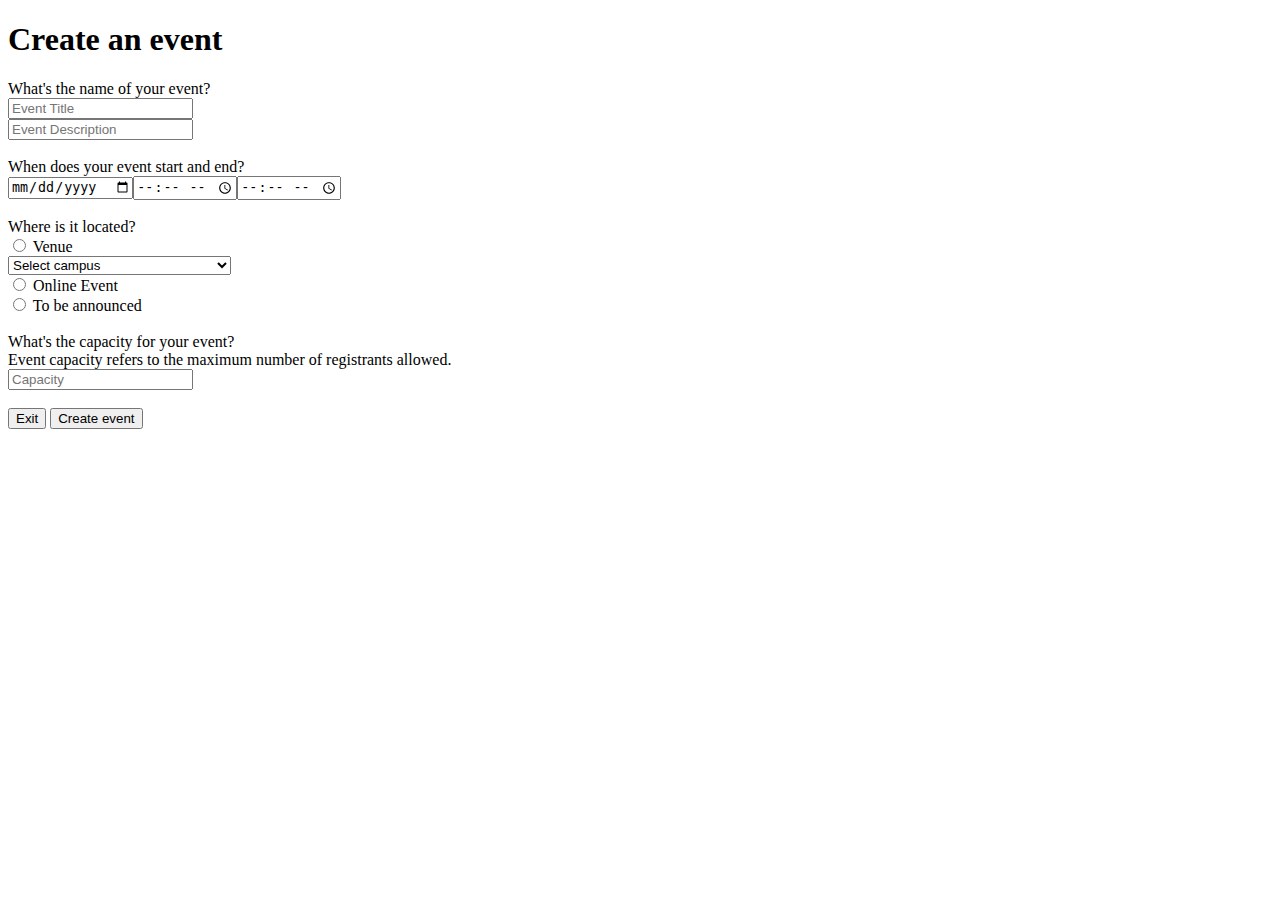
==== createEvent.html @ 3085bb7d "create html" ====
<!DOCTYPE html>
<html lang="en">
<head>
    <meta charset="UTF-8">
    <meta name="viewport" content="width=device-width, initial-scale=1.0">
    <title>INTI Event Management</title>
</head>
<body>
    <h1>Create an event</h1>
    <form action="">
        <label for="eventName">What's the name of your event?</label><br>
        <input type="text" placeholder="Event Title"><br>
        <input type="text" placeholder="Event Description"><br><br>
        <label for="eventName">When does your event start and end?</label><br>
        <input type="date"><input type="time"><input type="time"><br><br>
        <label for="eventName">Where is it located?</label><br>
        <input type="radio" id="venue" name="location" value="Venue">
        <label for="venue">Venue</label><br>
        <select id="campus">
            <option value="0">Select campus</option>
            <option value="1">INTI International University</option>
            <option value="2">INTI International College Subang</option>
            <option value="3">INTI International College Penang</option>
            <option value="4">INTI International College Sabah</option>
        </select><br>
        <input type="radio" id="onlineEvent" name="location" value="Online Event">
        <label for="onlineEvent">Online Event</label><br>
        <input type="radio" id="tba" name="location" value="To be announced">
        <label for="tba">To be announced</label><br><br>
        <label for="capacity">What's the capacity for your event?</label><br>
        <div>Event capacity refers to the maximum number of registrants allowed.</div>
        <input type="text" placeholder="Capacity"><br><br>
        <button type="button">Exit</button>
        <button type="submit">Create event</button>
    </form>
</body>
</html>
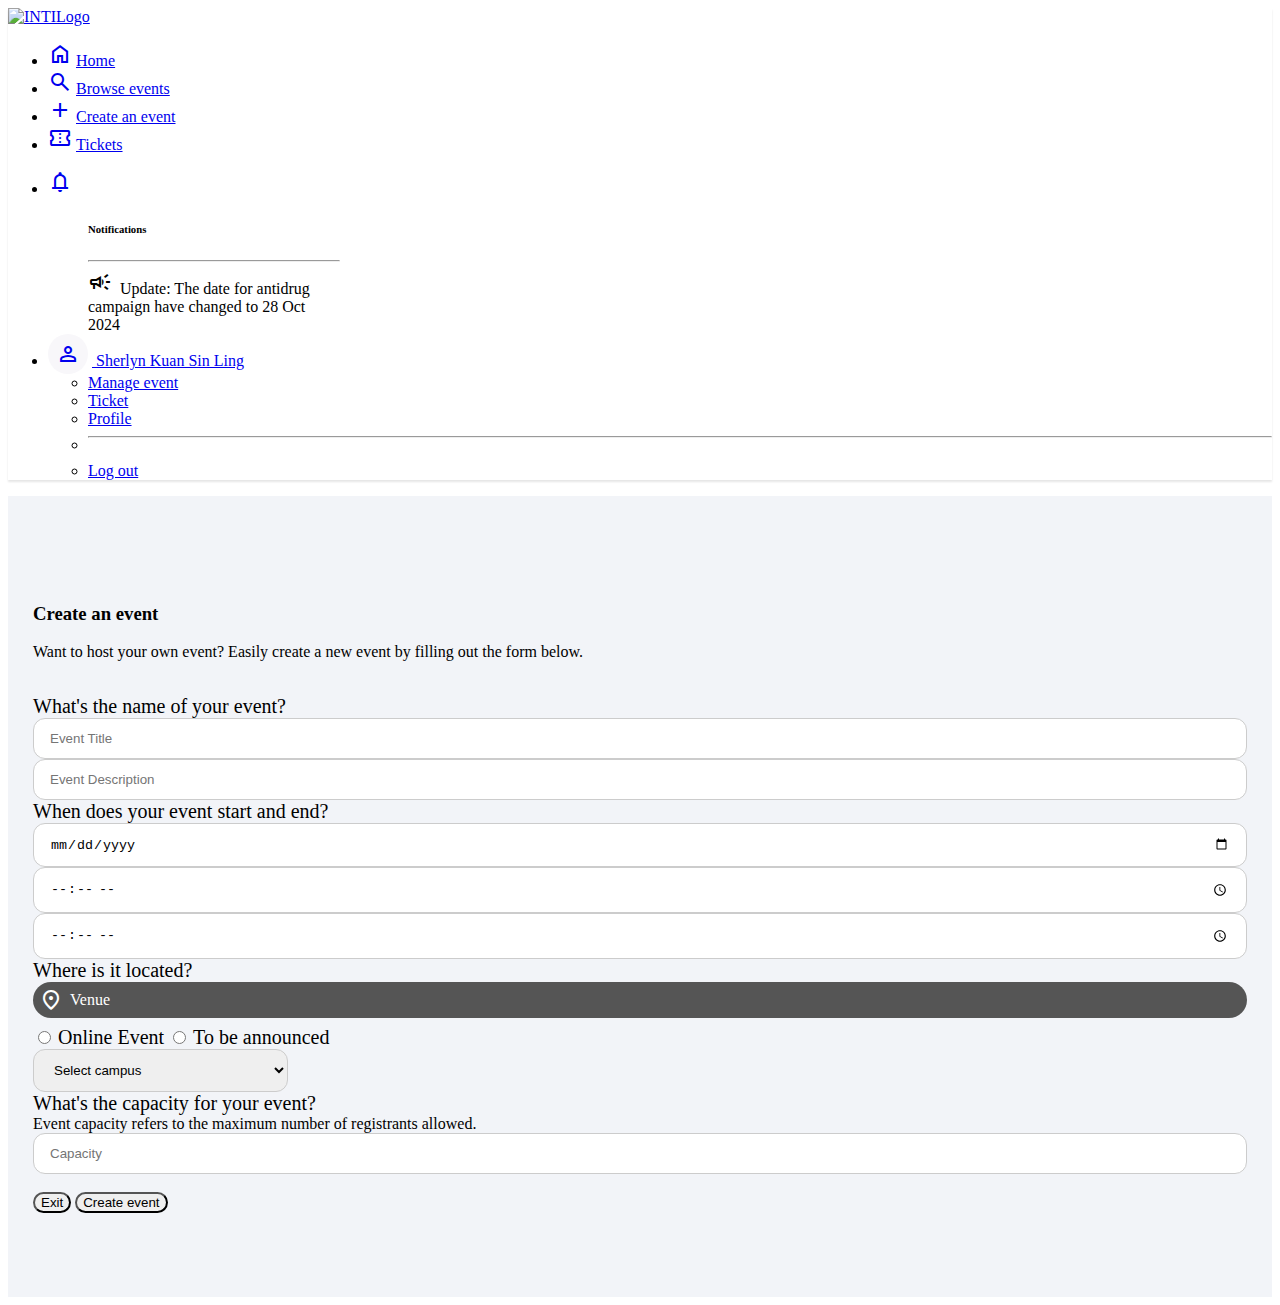
==== commit 8afe32e9: "Add files via upload" ====
--- a/createEvent.html
+++ b/createEvent.html
@@ -1,37 +1,138 @@
-<!DOCTYPE html>
-<html lang="en">
-<head>
-    <meta charset="UTF-8">
-    <meta name="viewport" content="width=device-width, initial-scale=1.0">
-    <title>INTI Event Management</title>
-</head>
-<body>
-    <h1>Create an event</h1>
-    <form action="">
-        <label for="eventName">What's the name of your event?</label><br>
-        <input type="text" placeholder="Event Title"><br>
-        <input type="text" placeholder="Event Description"><br><br>
-        <label for="eventName">When does your event start and end?</label><br>
-        <input type="date"><input type="time"><input type="time"><br><br>
-        <label for="eventName">Where is it located?</label><br>
-        <input type="radio" id="venue" name="location" value="Venue">
-        <label for="venue">Venue</label><br>
-        <select id="campus">
-            <option value="0">Select campus</option>
-            <option value="1">INTI International University</option>
-            <option value="2">INTI International College Subang</option>
-            <option value="3">INTI International College Penang</option>
-            <option value="4">INTI International College Sabah</option>
-        </select><br>
-        <input type="radio" id="onlineEvent" name="location" value="Online Event">
-        <label for="onlineEvent">Online Event</label><br>
-        <input type="radio" id="tba" name="location" value="To be announced">
-        <label for="tba">To be announced</label><br><br>
-        <label for="capacity">What's the capacity for your event?</label><br>
-        <div>Event capacity refers to the maximum number of registrants allowed.</div>
-        <input type="text" placeholder="Capacity"><br><br>
-        <button type="button">Exit</button>
-        <button type="submit">Create event</button>
-    </form>
-</body>
-</html>+<!DOCTYPE html>
+<html lang="en">
+<head>
+    <link rel="stylesheet" href="style.css">
+    <link rel="stylesheet" href="https://fonts.googleapis.com/css2?family=Material+Symbols+Outlined:opsz,wght,FILL,GRAD@24,400,0,0" />
+    <link href="https://fonts.googleapis.com/icon?family=Material+Icons" rel="stylesheet">
+    <link rel="stylesheet" href="https://cdnjs.cloudflare.com/ajax/libs/font-awesome/4.7.0/css/font-awesome.min.css">
+    <link href="https://cdn.jsdelivr.net/npm/bootstrap@5.0.2/dist/css/bootstrap.min.css" rel="stylesheet" integrity="sha384-EVSTQN3/azprG1Anm3QDgpJLIm9Nao0Yz1ztcQTwFspd3yD65VohhpuuCOmLASjC" crossorigin="anonymous">
+    <meta charset="UTF-8">
+    <meta name="viewport" content="width=device-width, initial-scale=1.0">
+    <title>INTI Event Management</title>
+</head>
+<body>
+  <header>
+    <nav class="navbar navbar-expand-lg navbar-light bg-light px-2 fixed-top">
+      <div id="navbarNav" class="collapse navbar-collapse justify-content-between">
+        <a class="navbar-brand" href="index.html">
+          <img src="/INTIEventManagement/img/INTIlogo.png" width="206" height="44" class="d-inline-block align-text-top" alt="INTILogo">
+        </a>
+        <div>
+          <ul class="navbar-nav">
+            <li class="nav-item">
+              <a class="nav-link d-flex" href="index.html"><i class="material-symbols-outlined">home</i>Home</a>
+            </li>
+            <li class="nav-item">
+              <a class="nav-link d-flex" href="eventListing.html"><i class="material-symbols-outlined">search</i>Browse events</a>
+            </li>
+            <li class="nav-item">
+              <a class="nav-link active d-flex" href="createEvent.html"><i class="material-symbols-outlined">add</i>Create an event</a>
+            </li>
+            <li class="nav-item">
+              <a class="nav-link d-flex" href="ticket.html"><i class="material-symbols-outlined">confirmation_number</i>Tickets</a>
+            </li>
+          </ul>
+        </div>
+        <div>
+          <ul class="navbar-nav">
+            <li class="nav-item dropdown">
+              <a class="nav-link d-flex align-items-center" href="#" id="navbarDropdownMenuLink" role="button" data-bs-toggle="dropdown" aria-expanded="false">
+                <i class="material-symbols-outlined">notifications</i>
+              </a>
+              <ul class="dropdown-menu dropdown-menu-noti" aria-labelledby="navbarDropdownMenuLink">
+                <div>
+                  <h6 class="px-3">Notifications</h6>
+                  <hr class="m-0">
+                  <div class="px-3 py-2 d-flex bg-light">
+                    <span class="material-symbols-outlined">campaign</span>
+                    <span>Update: The date for antidrug campaign have changed to 28 Oct 2024</span>
+                  </div>
+                </div>
+              </ul>
+            </li>
+            <li class="nav-item dropdown">
+              <a class="nav-link" href="#" id="navbarDropdownMenuLink" role="button" data-bs-toggle="dropdown" aria-expanded="false">
+                <div class="d-flex align-items-center">
+                  <i class="material-symbols-outlined profile">person</i>
+                  <span class="dropdown-toggle">Sherlyn Kuan Sin Ling</span>
+                </div>
+                
+              </a>
+              <ul class="dropdown-menu dropdown-menu-end" aria-labelledby="navbarDropdownMenuLink">
+                <li><a class="dropdown-item" href="manageEvent.html">Manage event</a></li>
+                <li><a class="dropdown-item" href="ticket.html">Ticket</a></li>
+                <li><a class="dropdown-item" href="profile.html">Profile</a></li>
+                <li><hr class="dropdown-divider"></li>
+                <li><a class="dropdown-item" href="login.html">Log out</a></li>
+              </ul>
+            </li>
+          </ul>
+        </div>
+      </div>
+    </nav>
+  </header>
+  <div class="main-wrapper d-flex justify-content-center">
+    <div class="wrapper-padding col-md-8 text-start">
+      <h3>Create an event</h3>
+      <p>Want to host your own event? Easily create a new event by filling out the form below.</p><br>
+      <form class="create-event-form"action="">
+        <div class="pb-4">
+          <label for="eventName">What's the name of your event?</label><br>
+          <input type="text" placeholder="Event Title" class="mb-1" required><br>
+          <input type="text" placeholder="Event Description" required>
+        </div>
+        <div class="pb-4">
+          <label for="eventName">When does your event start and end?</label><br>
+          <div class="d-md-flex gap-2">
+            <input class="col-md-6 mb-1 mb-md-0" type="date">
+            <div class="d-flex gap-2 w-100">
+              <input type="time"><input type="time">
+            </div>
+          </div>
+        </div>
+        <div class="pb-4">
+          <label for="eventName">Where is it located?</label><br>
+          <div class="d-flex align-items-center gap-2">
+            <span>
+              <input type="radio" id="venue" name="location" value="Venue" aria-hidden="true" hidden>
+              <label for="venue" class="location-radio"><i class="material-symbols-outlined">location_on</i>Venue</label>
+            </span>
+            <span>
+              <input type="radio" id="onlineEvent" name="location" value="Online Event" required>
+              <label for="onlineEvent">Online Event</label>
+            </span>
+            <span>
+              <input type="radio" id="tba" name="location" value="To be announced" required>
+              <label for="tba">To be announced</label>
+            </span>
+          </div>
+          
+          <select id="campus" class="custom-select" required>
+              <option value="0">Select campus</option>
+              <option value="1">INTI International University</option>
+              <option value="2">INTI International College Subang</option>
+              <option value="3">INTI International College Penang</option>
+              <option value="4">INTI International College Sabah</option>
+          </select><br>
+        </div>
+
+          
+          
+          
+          
+          
+          <label for="capacity">What's the capacity for your event?</label><br>
+          <div>Event capacity refers to the maximum number of registrants allowed.</div>
+          <input type="text" placeholder="Capacity"><br><br>
+          <div class="gap-3 d-flex justify-content-end">
+            <input class="btn btn-light" type="button" value="Exit">
+            <input class="btn btn-secondary" type="submit" value="Create event">
+          </div>
+      </form>
+      
+    </div>
+  </div>  
+</body>
+</html>
+
+<script src="https://cdn.jsdelivr.net/npm/bootstrap@5.3.3/dist/js/bootstrap.bundle.min.js" integrity="sha384-YvpcrYf0tY3lHB60NNkmXc5s9fDVZLESaAA55NDzOxhy9GkcIdslK1eN7N6jIeHz" crossorigin="anonymous"></script>
--- a/style.css
+++ b/style.css
@@ -0,0 +1,99 @@
+.navbar{
+  box-shadow: 0 2px 2px 0 rgba(0,0,0,0.1);
+}
+.profile{
+    margin-right: 0.5rem;
+    padding: 0.5rem;
+    border-radius: 50%;
+    background: #f8f7fa;
+    outline: none;
+  }
+   
+  .main-wrapper{
+    position: relative;
+    padding: 0 1.5625rem 5.25rem;
+    background: #f2f4f8;
+  }
+
+  .wrapper-padding{
+    padding-top: 5.5rem;
+  }
+
+  .container-fluid{
+    padding-top: 2rem;
+  }
+
+  .card-text{
+    margin-bottom: 1rem;
+  }
+
+  .material-symbols-outlined{
+    margin-right: 0.25rem;
+  }
+
+  .dropdown-menu-noti{
+    left: auto !important;
+    right: 0;
+    width: 15.75rem;
+  }
+
+  input[type=search], [type=text], [type=date], [type=time]{
+    width: 100%;
+    padding: 12px 16px;
+    box-sizing: border-box;
+    border: 1px solid #ccc;
+    border-radius: 12px;
+    -webkit-transition: 0.3s;
+    transition: 0.3s;
+    outline: none;
+  }
+  
+  input[type=search]:focus, [type=text]:focus, [type=date]:focus, [type=time]:focus{
+    border: 1px solid #555;
+  }
+
+  input[type=radio]{
+    box-sizing: border-box;
+    padding: 0px;
+  }
+
+  .location-radio{
+    align-items: center;
+    background-color: #555;
+    color:#fff;
+    border-radius: 50px;
+    cursor: pointer;
+    display: flex;
+    flex-direction: row;
+    gap: 3px;
+    padding: 6px 12px 6px 6px;
+    font-size: 1rem!important;
+    font-weight: 400!important;
+  }
+
+  .custom-select {
+    padding: 12px 16px;
+    border: 1px solid #ccc;
+    border-radius: 12px;
+    -webkit-transition: 0.3s;
+    transition: 0.3s;
+    outline: none;
+  }
+
+  .custom-select:focus {
+    border: 1px solid #555;
+  }
+
+  .btn{
+    border-radius: 12px !important;
+  }
+
+  .content{
+    padding-top: 1rem;
+  }
+
+  .create-event-form label{
+    font-size: 1.25rem;
+    font-weight: 500;
+    margin-bottom: 0.5rem;
+  }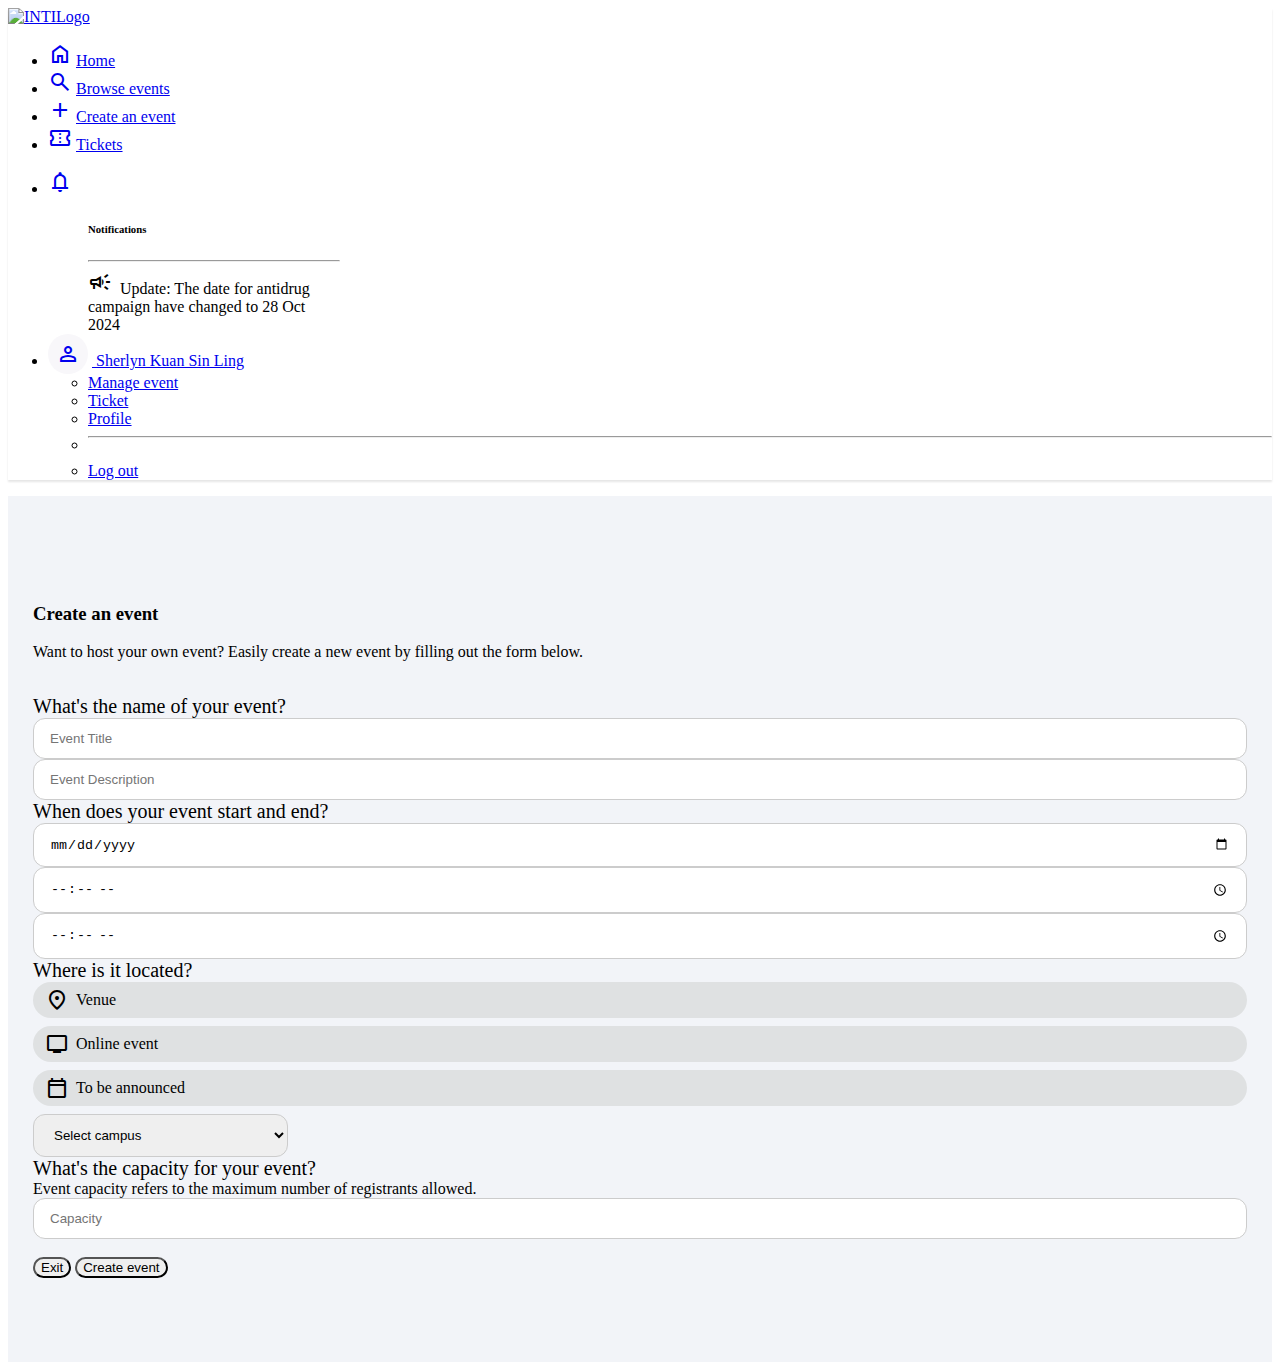
==== commit cecbce15: "location css" ====
--- a/createEvent.html
+++ b/createEvent.html
@@ -98,12 +98,12 @@
               <label for="venue" class="location-radio"><i class="material-symbols-outlined">location_on</i>Venue</label>
             </span>
             <span>
-              <input type="radio" id="onlineEvent" name="location" value="Online Event" required>
-              <label for="onlineEvent">Online Event</label>
+              <input type="radio" id="onlineEvent" name="online" value="Online Event" hidden>
+              <label for="onlineEvent" class="location-radio"><i class="material-symbols-outlined">tv</i>Online event</label>
             </span>
             <span>
-              <input type="radio" id="tba" name="location" value="To be announced" required>
-              <label for="tba">To be announced</label>
+              <input type="radio" id="tba" name="location" value="To be announced" hidden>
+              <label for="tba" class="location-radio"><i class="material-symbols-outlined">calendar_today</i>To be announced</label>
             </span>
           </div>
           
--- a/style.css
+++ b/style.css
@@ -59,14 +59,14 @@
 
   .location-radio{
     align-items: center;
-    background-color: #555;
-    color:#fff;
+    background-color: #DFE1E2;
+    color:#000;
     border-radius: 50px;
     cursor: pointer;
     display: flex;
     flex-direction: row;
     gap: 3px;
-    padding: 6px 12px 6px 6px;
+    padding: 6px 12px 6px 12px;
     font-size: 1rem!important;
     font-weight: 400!important;
   }
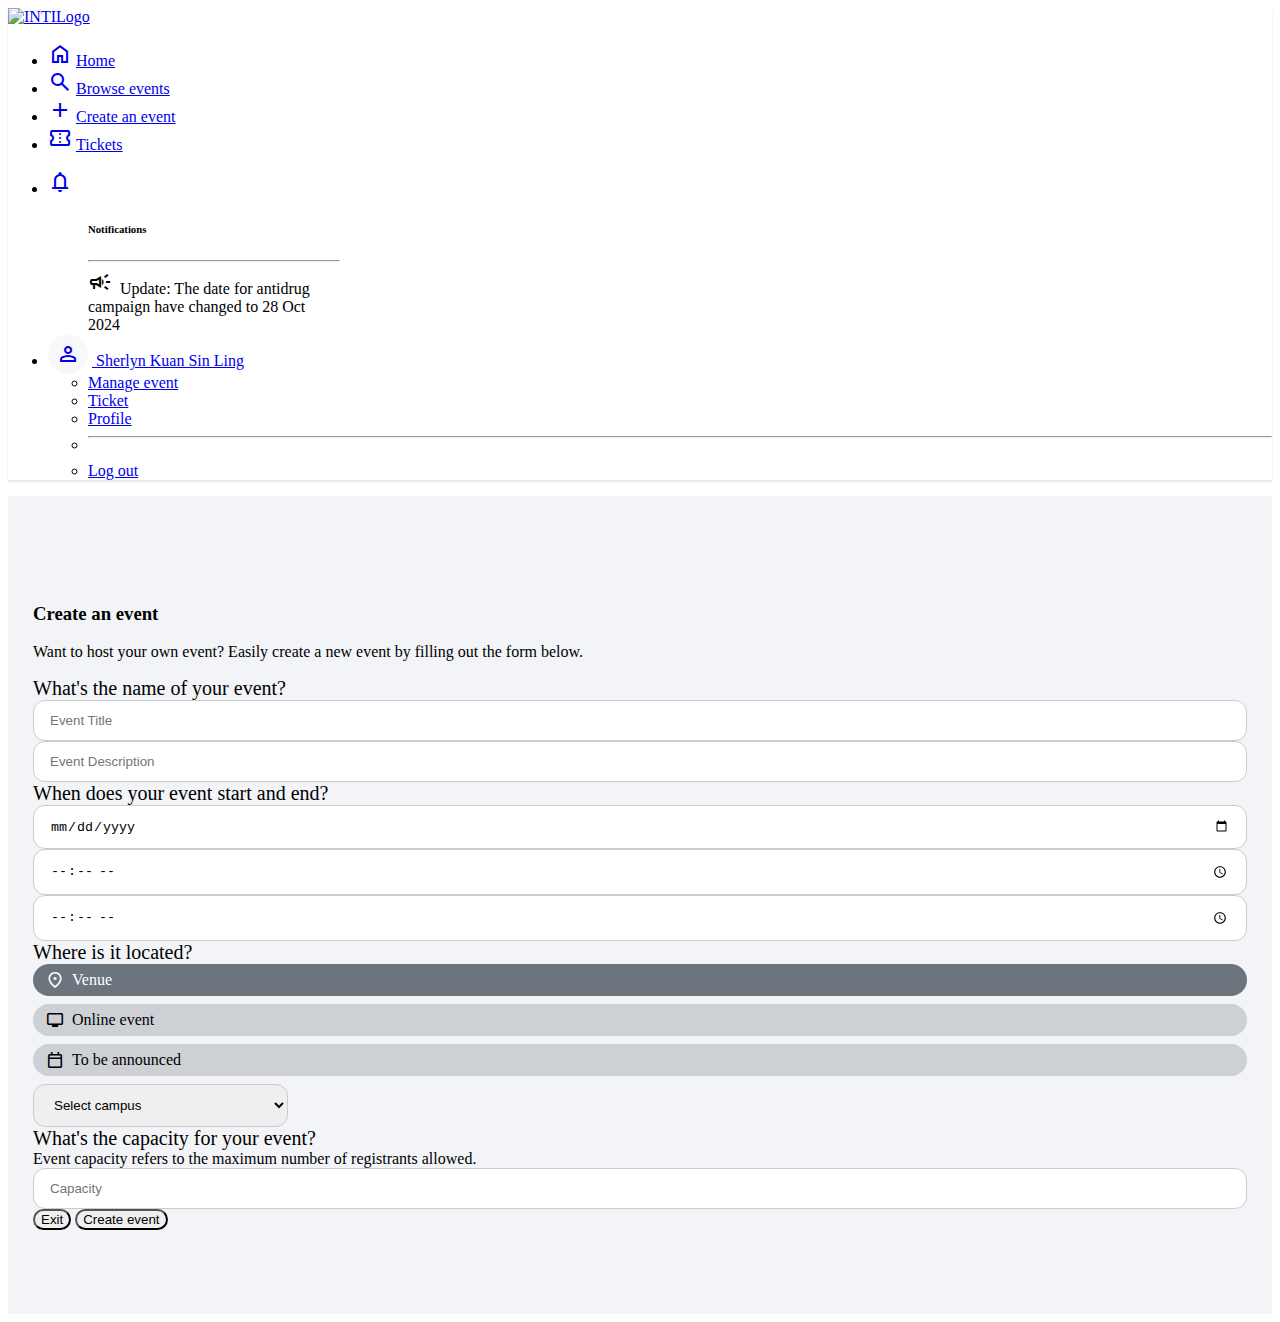
==== commit ad037956: "complete create event css" ====
--- a/createEvent.html
+++ b/createEvent.html
@@ -74,15 +74,15 @@
   <div class="main-wrapper d-flex justify-content-center">
     <div class="wrapper-padding col-md-8 text-start">
       <h3>Create an event</h3>
-      <p>Want to host your own event? Easily create a new event by filling out the form below.</p><br>
-      <form class="create-event-form"action="">
+      <p>Want to host your own event? Easily create a new event by filling out the form below.</p>
+      <form class="create-event-form pt-4" action="">
         <div class="pb-4">
-          <label for="eventName">What's the name of your event?</label><br>
-          <input type="text" placeholder="Event Title" class="mb-1" required><br>
+          <label for="eventName">What's the name of your event?</label>
+          <input type="text" placeholder="Event Title" class="mb-1" required>
           <input type="text" placeholder="Event Description" required>
         </div>
         <div class="pb-4">
-          <label for="eventName">When does your event start and end?</label><br>
+          <label for="eventName">When does your event start and end?</label>
           <div class="d-md-flex gap-2">
             <input class="col-md-6 mb-1 mb-md-0" type="date">
             <div class="d-flex gap-2 w-100">
@@ -91,14 +91,14 @@
           </div>
         </div>
         <div class="pb-4">
-          <label for="eventName">Where is it located?</label><br>
+          <label for="eventName">Where is it located?</label>
           <div class="d-flex align-items-center gap-2">
             <span>
-              <input type="radio" id="venue" name="location" value="Venue" aria-hidden="true" hidden>
+              <input type="radio" id="venue" name="location" value="Venue" aria-hidden="true" checked>
               <label for="venue" class="location-radio"><i class="material-symbols-outlined">location_on</i>Venue</label>
             </span>
             <span>
-              <input type="radio" id="onlineEvent" name="online" value="Online Event" hidden>
+              <input type="radio" id="onlineEvent" name="location" value="Online event" hidden>
               <label for="onlineEvent" class="location-radio"><i class="material-symbols-outlined">tv</i>Online event</label>
             </span>
             <span>
@@ -106,8 +106,7 @@
               <label for="tba" class="location-radio"><i class="material-symbols-outlined">calendar_today</i>To be announced</label>
             </span>
           </div>
-          
-          <select id="campus" class="custom-select" required>
+          <select id="campus" class="custom-select w-100" required>
               <option value="0">Select campus</option>
               <option value="1">INTI International University</option>
               <option value="2">INTI International College Subang</option>
@@ -115,24 +114,19 @@
               <option value="4">INTI International College Sabah</option>
           </select><br>
         </div>
-
-          
-          
-          
-          
-          
-          <label for="capacity">What's the capacity for your event?</label><br>
+        <div class="pb-4">
+          <label for="capacity">What's the capacity for your event?</label>
           <div>Event capacity refers to the maximum number of registrants allowed.</div>
-          <input type="text" placeholder="Capacity"><br><br>
-          <div class="gap-3 d-flex justify-content-end">
-            <input class="btn btn-light" type="button" value="Exit">
-            <input class="btn btn-secondary" type="submit" value="Create event">
-          </div>
+          <input class="col-4 mt-2" type="number" min="10" placeholder="Capacity">
+        </div>
+        <div class="gap-3 d-flex justify-content-end">
+          <input class="btn btn-light" type="button" value="Exit">
+          <input class="btn btn-secondary" type="submit" value="Create event">
+        </div>  
       </form>
-      
     </div>
   </div>  
 </body>
 </html>
 
-<script src="https://cdn.jsdelivr.net/npm/bootstrap@5.3.3/dist/js/bootstrap.bundle.min.js" integrity="sha384-YvpcrYf0tY3lHB60NNkmXc5s9fDVZLESaAA55NDzOxhy9GkcIdslK1eN7N6jIeHz" crossorigin="anonymous"></script>
+<script src="https://cdn.jsdelivr.net/npm/bootstrap@5.3.3/dist/js/bootstrap.bundle.min.js" integrity="sha384-YvpcrYf0tY3lHB60NNkmXc5s9fDVZLESaAA55NDzOxhy9GkcIdslK1eN7N6jIeHz" crossorigin="anonymous"></script>--- a/style.css
+++ b/style.css
@@ -7,93 +7,106 @@
     border-radius: 50%;
     background: #f8f7fa;
     outline: none;
-  }
-   
-  .main-wrapper{
-    position: relative;
-    padding: 0 1.5625rem 5.25rem;
-    background: #f2f4f8;
-  }
+}
+  
+.main-wrapper{
+  position: relative;
+  padding: 0 1.5625rem 5.25rem;
+  background: #f2f4f8;
+}
 
-  .wrapper-padding{
-    padding-top: 5.5rem;
-  }
+.wrapper-padding{
+  padding-top: 5.5rem;
+}
 
-  .container-fluid{
-    padding-top: 2rem;
-  }
+.container-fluid{
+  padding-top: 2rem;
+}
 
-  .card-text{
-    margin-bottom: 1rem;
-  }
+.card-text{
+  margin-bottom: 1rem;
+}
 
-  .material-symbols-outlined{
-    margin-right: 0.25rem;
-  }
+.material-symbols-outlined{
+  margin-right: 0.25rem;
+}
 
-  .dropdown-menu-noti{
-    left: auto !important;
-    right: 0;
-    width: 15.75rem;
-  }
+.dropdown-menu-noti{
+  left: auto !important;
+  right: 0;
+  width: 15.75rem;
+}
 
-  input[type=search], [type=text], [type=date], [type=time]{
-    width: 100%;
-    padding: 12px 16px;
-    box-sizing: border-box;
-    border: 1px solid #ccc;
-    border-radius: 12px;
-    -webkit-transition: 0.3s;
-    transition: 0.3s;
-    outline: none;
-  }
-  
-  input[type=search]:focus, [type=text]:focus, [type=date]:focus, [type=time]:focus{
-    border: 1px solid #555;
-  }
+input[type=search], [type=text], [type=date], [type=time], [type=number]{
+  width: 100%;
+  padding: 12px 16px;
+  box-sizing: border-box;
+  border: 1px solid #ccc;
+  border-radius: 12px;
+  -webkit-transition: 0.3s;
+  transition: 0.3s;
+  outline: none;
+}
 
-  input[type=radio]{
-    box-sizing: border-box;
-    padding: 0px;
-  }
+input[type=search]:focus, [type=text]:focus, [type=date]:focus, [type=time]:focus, [type=number]:focus{
+  border: 1px solid #555;
+}
 
-  .location-radio{
-    align-items: center;
-    background-color: #DFE1E2;
-    color:#000;
-    border-radius: 50px;
-    cursor: pointer;
-    display: flex;
-    flex-direction: row;
-    gap: 3px;
-    padding: 6px 12px 6px 12px;
-    font-size: 1rem!important;
-    font-weight: 400!important;
-  }
+input[type="radio"] {
+    display: none;
+}
 
-  .custom-select {
-    padding: 12px 16px;
-    border: 1px solid #ccc;
-    border-radius: 12px;
-    -webkit-transition: 0.3s;
-    transition: 0.3s;
-    outline: none;
-  }
+.location-radio{
+  align-items: center;
+  background-color: #CDD1D6;
+  color:#000;
+  border-radius: 50px;
+  cursor: pointer;
+  display: flex;
+  flex-direction: row;
+  gap: 3px;
+  padding: 6px 12px 6px 12px;
+  font-size: 1rem!important;
+  font-weight: 400!important;
+}
 
-  .custom-select:focus {
-    border: 1px solid #555;
-  }
+.location-radio:hover{
+  background-color: #BEC4C9;
+  color: #000;
+}
 
-  .btn{
-    border-radius: 12px !important;
-  }
+input[type="radio"]:checked + .location-radio {
+  background-color: #6c757d;
+  color: #fff;
+}
 
-  .content{
-    padding-top: 1rem;
-  }
+.location-radio .material-symbols-outlined{
+  font-size: 20px!important;
+}
 
-  .create-event-form label{
-    font-size: 1.25rem;
-    font-weight: 500;
-    margin-bottom: 0.5rem;
-  }+.custom-select {
+  padding: 12px 16px;
+  border: 1px solid #ccc;
+  border-radius: 12px;
+  -webkit-transition: 0.3s;
+  transition: 0.3s;
+  outline: none;
+}
+
+.custom-select:focus {
+  border: 1px solid #555;
+}
+
+.btn{
+  border-radius: 12px !important;
+}
+
+.content{
+  padding-top: 1rem;
+}
+
+.create-event-form label{
+  font-size: 1.25rem;
+  font-weight: 500;
+  margin-bottom: 0.5rem;
+}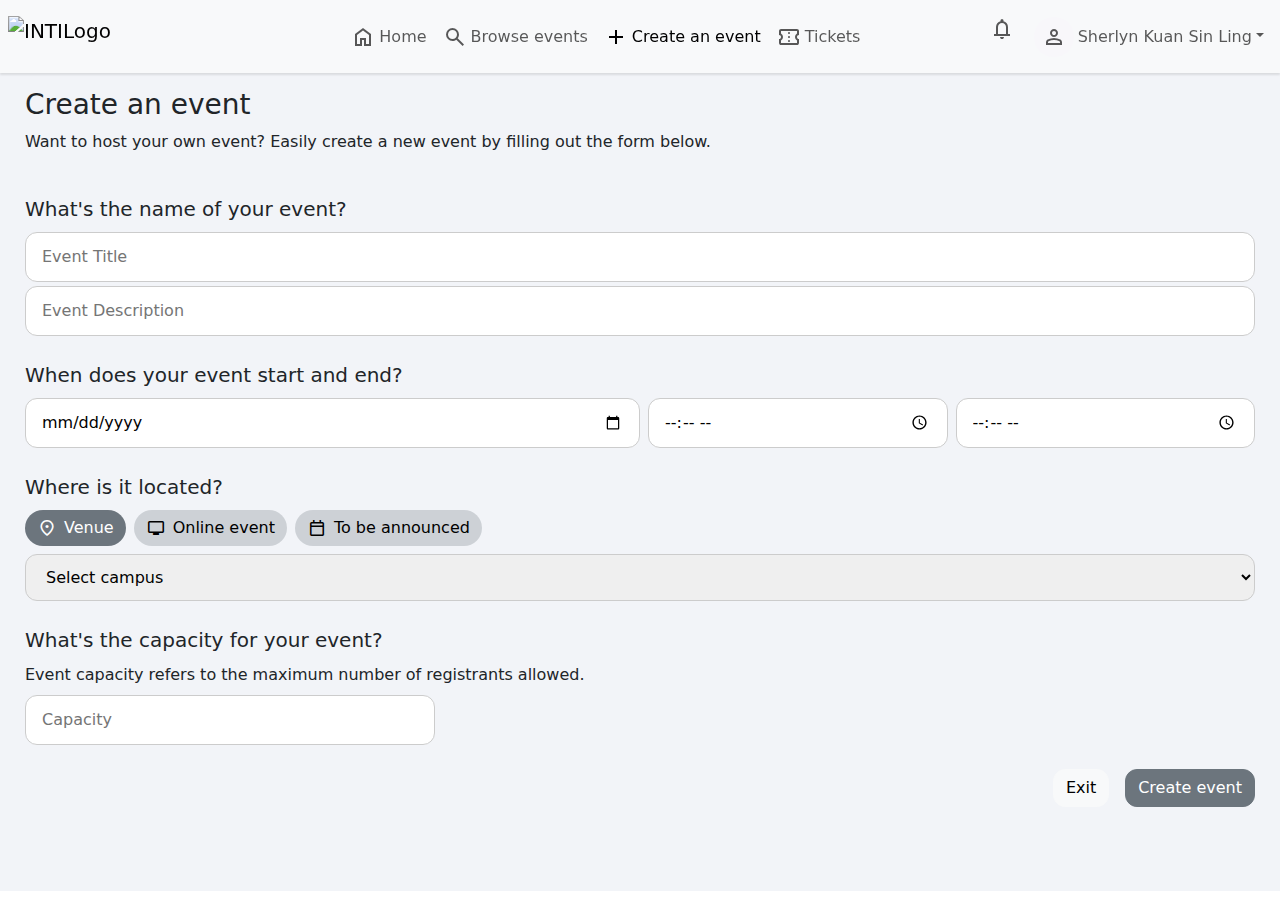
==== commit 96c8dad8: "css for ticket page" ====
--- a/createEvent.html
+++ b/createEvent.html
@@ -5,7 +5,7 @@
     <link rel="stylesheet" href="https://fonts.googleapis.com/css2?family=Material+Symbols+Outlined:opsz,wght,FILL,GRAD@24,400,0,0" />
     <link href="https://fonts.googleapis.com/icon?family=Material+Icons" rel="stylesheet">
     <link rel="stylesheet" href="https://cdnjs.cloudflare.com/ajax/libs/font-awesome/4.7.0/css/font-awesome.min.css">
-    <link href="https://cdn.jsdelivr.net/npm/bootstrap@5.0.2/dist/css/bootstrap.min.css" rel="stylesheet" integrity="sha384-EVSTQN3/azprG1Anm3QDgpJLIm9Nao0Yz1ztcQTwFspd3yD65VohhpuuCOmLASjC" crossorigin="anonymous">
+    <link href="https://cdn.jsdelivr.net/npm/bootstrap@5.3.3/dist/css/bootstrap.min.css" rel="stylesheet" integrity="sha384-QWTKZyjpPEjISv5WaRU9OFeRpok6YctnYmDr5pNlyT2bRjXh0JMhjY6hW+ALEwIH" crossorigin="anonymous">
     <meta charset="UTF-8">
     <meta name="viewport" content="width=device-width, initial-scale=1.0">
     <title>INTI Event Management</title>
@@ -71,8 +71,8 @@
       </div>
     </nav>
   </header>
-  <div class="main-wrapper d-flex justify-content-center">
-    <div class="wrapper-padding col-md-8 text-start">
+  <div class="main-wrapper">
+    <div class="wrapper-padding">
       <h3>Create an event</h3>
       <p>Want to host your own event? Easily create a new event by filling out the form below.</p>
       <form class="create-event-form pt-4" action="">
@@ -117,11 +117,11 @@
         <div class="pb-4">
           <label for="capacity">What's the capacity for your event?</label>
           <div>Event capacity refers to the maximum number of registrants allowed.</div>
-          <input class="col-4 mt-2" type="number" min="10" placeholder="Capacity">
+          <input class="col-4 mt-2" type="number" min="10" placeholder="Capacity" required>
         </div>
         <div class="gap-3 d-flex justify-content-end">
-          <input class="btn btn-light" type="button" value="Exit">
-          <input class="btn btn-secondary" type="submit" value="Create event">
+          <input class="btn btn-md btn-light" type="button" value="Exit">
+          <input class="btn btn-md btn-secondary" type="submit" value="Create event">
         </div>  
       </form>
     </div>
--- a/style.css
+++ b/style.css
@@ -109,4 +109,22 @@
   font-size: 1.25rem;
   font-weight: 500;
   margin-bottom: 0.5rem;
+}
+
+.dynamic-input {
+  overflow: hidden;
+  text-overflow: ellipsis;
+  white-space: nowrap;
+}
+
+/* Ticket page */
+.nav-underline .nav-item .nav-link{
+  color: #000000A6!important;
+}
+.nav-underline .nav-link.active{
+  color: #000!important;
+}
+
+.card-text .text-body-secondary .material-symbols-outlined{
+  font-size: 38px!important;
 }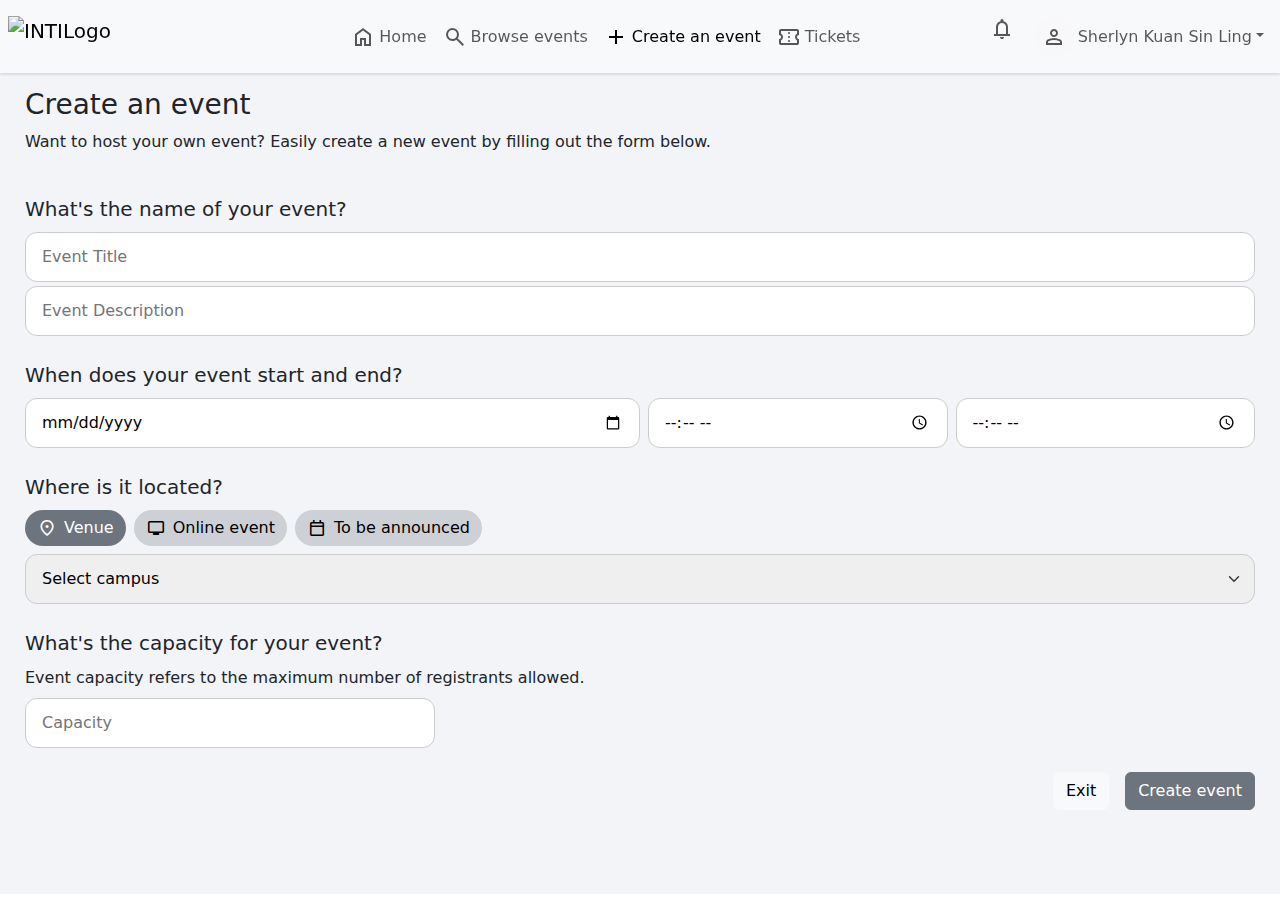
==== commit 367be410: "added css for profile page" ====
--- a/createEvent.html
+++ b/createEvent.html
@@ -92,7 +92,7 @@
         </div>
         <div class="pb-4">
           <label for="eventName">Where is it located?</label>
-          <div class="d-flex align-items-center gap-2">
+          <div class="d-block d-md-flex align-items-center gap-2">
             <span>
               <input type="radio" id="venue" name="location" value="Venue" aria-hidden="true" checked>
               <label for="venue" class="location-radio"><i class="material-symbols-outlined">location_on</i>Venue</label>
@@ -106,7 +106,7 @@
               <label for="tba" class="location-radio"><i class="material-symbols-outlined">calendar_today</i>To be announced</label>
             </span>
           </div>
-          <select id="campus" class="custom-select w-100" required>
+          <select id="campus" class="custom-select" required>
               <option value="0">Select campus</option>
               <option value="1">INTI International University</option>
               <option value="2">INTI International College Subang</option>
@@ -117,7 +117,7 @@
         <div class="pb-4">
           <label for="capacity">What's the capacity for your event?</label>
           <div>Event capacity refers to the maximum number of registrants allowed.</div>
-          <input class="col-4 mt-2" type="number" min="10" placeholder="Capacity" required>
+          <input class="col-md-4 mt-2" type="number" min="10" placeholder="Capacity" required>
         </div>
         <div class="gap-3 d-flex justify-content-end">
           <input class="btn btn-md btn-light" type="button" value="Exit">
--- a/style.css
+++ b/style.css
@@ -1,6 +1,8 @@
+/* Navbar */
 .navbar{
   box-shadow: 0 2px 2px 0 rgba(0,0,0,0.1);
 }
+
 .profile{
     margin-right: 0.5rem;
     padding: 0.5rem;
@@ -8,7 +10,11 @@
     background: #f8f7fa;
     outline: none;
 }
-  
+
+.dropdown-item.active, .dropdown-item:active{
+  background:#6c757d!important;
+}
+
 .main-wrapper{
   position: relative;
   padding: 0 1.5625rem 5.25rem;
@@ -39,7 +45,7 @@
 
 input[type=search], [type=text], [type=date], [type=time], [type=number]{
   width: 100%;
-  padding: 12px 16px;
+  padding: 12px 16px !important;
   box-sizing: border-box;
   border: 1px solid #ccc;
   border-radius: 12px;
@@ -85,19 +91,28 @@
 }
 
 .custom-select {
-  padding: 12px 16px;
+  --bs-form-select-bg-img: url("data:image/svg+xml,%3csvg xmlns='http://www.w3.org/2000/svg' viewBox='0 0 16 16'%3e%3cpath fill='none' stroke='%23343a40' stroke-linecap='round' stroke-linejoin='round' stroke-width='2' d='m2 5 6 6 6-6'/%3e%3c/svg%3e");
+  -webkit-appearance: none;
+  -moz-appearance: none;
+  appearance: none;
+  background-image: var(--bs-form-select-bg-img),var(--bs-form-select-bg-icon,none);
+  background-repeat: no-repeat;
+  background-position: right .75rem center;
+  background-size: 16px 12px;
+  padding: .75rem 2.25rem .75rem 1rem;
   border: 1px solid #ccc;
-  border-radius: 12px;
+  border-radius: 12px ;
   -webkit-transition: 0.3s;
   transition: 0.3s;
   outline: none;
+  width: 100%;
 }
 
 .custom-select:focus {
   border: 1px solid #555;
 }
 
-.btn{
+.btn-radius{
   border-radius: 12px !important;
 }
 
@@ -127,4 +142,33 @@
 
 .card-text .text-body-secondary .material-symbols-outlined{
   font-size: 38px!important;
+}
+
+/* Manage event page */
+.btn-create{
+  padding: 12px 16px !important;
+  border-radius: 12px !important;
+}
+
+.text-success, .text-danger{
+  font-weight: 500;
+}
+
+/* Profile page */
+.profile-form label{
+  font-weight: 500;
+  margin-bottom: 0.25rem;
+}
+
+.profile-pic{
+  margin-right: 0.5rem;
+  height:250px;
+  width:250px;
+  border:#ccc 1px solid;
+  border-radius: 50%;
+}
+
+/* file-padding */
+.input-group .form-control{
+  line-height: 2 !important;
 }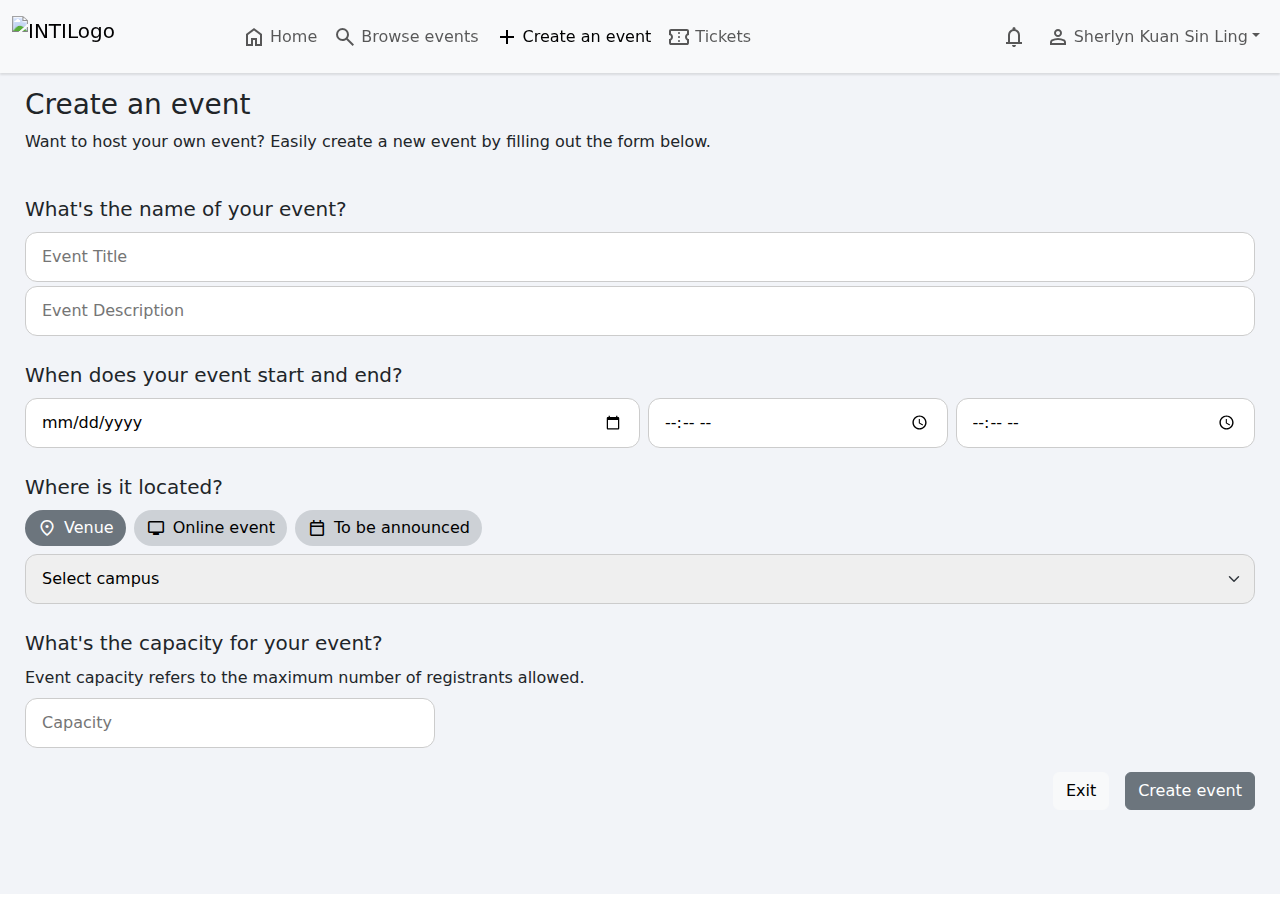
==== commit dbca935a: "move header to javasrcipt and called in each file" ====
--- a/createEvent.html
+++ b/createEvent.html
@@ -11,66 +11,7 @@
     <title>INTI Event Management</title>
 </head>
 <body>
-  <header>
-    <nav class="navbar navbar-expand-lg navbar-light bg-light px-2 fixed-top">
-      <div id="navbarNav" class="collapse navbar-collapse justify-content-between">
-        <a class="navbar-brand" href="index.html">
-          <img src="/INTIEventManagement/img/INTIlogo.png" width="206" height="44" class="d-inline-block align-text-top" alt="INTILogo">
-        </a>
-        <div>
-          <ul class="navbar-nav">
-            <li class="nav-item">
-              <a class="nav-link d-flex" href="index.html"><i class="material-symbols-outlined">home</i>Home</a>
-            </li>
-            <li class="nav-item">
-              <a class="nav-link d-flex" href="eventListing.html"><i class="material-symbols-outlined">search</i>Browse events</a>
-            </li>
-            <li class="nav-item">
-              <a class="nav-link active d-flex" href="createEvent.html"><i class="material-symbols-outlined">add</i>Create an event</a>
-            </li>
-            <li class="nav-item">
-              <a class="nav-link d-flex" href="ticket.html"><i class="material-symbols-outlined">confirmation_number</i>Tickets</a>
-            </li>
-          </ul>
-        </div>
-        <div>
-          <ul class="navbar-nav">
-            <li class="nav-item dropdown">
-              <a class="nav-link d-flex align-items-center" href="#" id="navbarDropdownMenuLink" role="button" data-bs-toggle="dropdown" aria-expanded="false">
-                <i class="material-symbols-outlined">notifications</i>
-              </a>
-              <ul class="dropdown-menu dropdown-menu-noti" aria-labelledby="navbarDropdownMenuLink">
-                <div>
-                  <h6 class="px-3">Notifications</h6>
-                  <hr class="m-0">
-                  <div class="px-3 py-2 d-flex bg-light">
-                    <span class="material-symbols-outlined">campaign</span>
-                    <span>Update: The date for antidrug campaign have changed to 28 Oct 2024</span>
-                  </div>
-                </div>
-              </ul>
-            </li>
-            <li class="nav-item dropdown">
-              <a class="nav-link" href="#" id="navbarDropdownMenuLink" role="button" data-bs-toggle="dropdown" aria-expanded="false">
-                <div class="d-flex align-items-center">
-                  <i class="material-symbols-outlined profile">person</i>
-                  <span class="dropdown-toggle">Sherlyn Kuan Sin Ling</span>
-                </div>
-                
-              </a>
-              <ul class="dropdown-menu dropdown-menu-end" aria-labelledby="navbarDropdownMenuLink">
-                <li><a class="dropdown-item" href="manageEvent.html">Manage event</a></li>
-                <li><a class="dropdown-item" href="ticket.html">Ticket</a></li>
-                <li><a class="dropdown-item" href="profile.html">Profile</a></li>
-                <li><hr class="dropdown-divider"></li>
-                <li><a class="dropdown-item" href="login.html">Log out</a></li>
-              </ul>
-            </li>
-          </ul>
-        </div>
-      </div>
-    </nav>
-  </header>
+  <div id="navbar-placeholder"></div>
   <div class="main-wrapper">
     <div class="wrapper-padding">
       <h3>Create an event</h3>
@@ -129,4 +70,8 @@
 </body>
 </html>
 
-<script src="https://cdn.jsdelivr.net/npm/bootstrap@5.3.3/dist/js/bootstrap.bundle.min.js" integrity="sha384-YvpcrYf0tY3lHB60NNkmXc5s9fDVZLESaAA55NDzOxhy9GkcIdslK1eN7N6jIeHz" crossorigin="anonymous"></script>+<script src="https://cdn.jsdelivr.net/npm/bootstrap@5.3.3/dist/js/bootstrap.bundle.min.js" integrity="sha384-YvpcrYf0tY3lHB60NNkmXc5s9fDVZLESaAA55NDzOxhy9GkcIdslK1eN7N6jIeHz" crossorigin="anonymous"></script>
+<script src="javascript.js"></script>
+<script>
+  loadNavbar('create');
+</script>--- a/style.css
+++ b/style.css
@@ -1,49 +1,43 @@
 /* Navbar */
-.navbar{
-  box-shadow: 0 2px 2px 0 rgba(0,0,0,0.1);
-}
-
-.profile{
-    margin-right: 0.5rem;
-    padding: 0.5rem;
-    border-radius: 50%;
-    background: #f8f7fa;
-    outline: none;
-}
-
-.dropdown-item.active, .dropdown-item:active{
-  background:#6c757d!important;
-}
-
-.main-wrapper{
+.navbar {
+  box-shadow: 0 2px 2px 0 rgba(0, 0, 0, 0.1);
+}
+
+.dropdown-item.active,
+.dropdown-item:active {
+  background: #6c757d !important;
+}
+
+.main-wrapper {
   position: relative;
   padding: 0 1.5625rem 5.25rem;
   background: #f2f4f8;
 }
 
-.wrapper-padding{
+.wrapper-padding {
   padding-top: 5.5rem;
 }
 
-.container-fluid{
-  padding-top: 2rem;
-}
-
-.card-text{
+.card-text {
   margin-bottom: 1rem;
 }
 
-.material-symbols-outlined{
+.material-symbols-outlined {
   margin-right: 0.25rem;
 }
 
-.dropdown-menu-noti{
+.dropdown-menu-noti {
   left: auto !important;
   right: 0;
   width: 15.75rem;
 }
 
-input[type=search], [type=text], [type=date], [type=time], [type=number]{
+input[type="search"],
+[type="text"],
+[type="date"],
+[type="time"],
+[type="number"],
+[type="password"] {
   width: 100%;
   padding: 12px 16px !important;
   box-sizing: border-box;
@@ -54,30 +48,35 @@
   outline: none;
 }
 
-input[type=search]:focus, [type=text]:focus, [type=date]:focus, [type=time]:focus, [type=number]:focus{
+input[type="search"]:focus,
+[type="text"]:focus,
+[type="date"]:focus,
+[type="time"]:focus,
+[type="number"]:focus,
+[type="password"]:focus {
   border: 1px solid #555;
 }
 
 input[type="radio"] {
-    display: none;
-}
-
-.location-radio{
+  display: none;
+}
+
+.location-radio {
   align-items: center;
-  background-color: #CDD1D6;
-  color:#000;
+  background-color: #cdd1d6;
+  color: #000;
   border-radius: 50px;
   cursor: pointer;
   display: flex;
   flex-direction: row;
   gap: 3px;
   padding: 6px 12px 6px 12px;
-  font-size: 1rem!important;
-  font-weight: 400!important;
-}
-
-.location-radio:hover{
-  background-color: #BEC4C9;
+  font-size: 1rem !important;
+  font-weight: 400 !important;
+}
+
+.location-radio:hover {
+  background-color: #bec4c9;
   color: #000;
 }
 
@@ -86,8 +85,8 @@
   color: #fff;
 }
 
-.location-radio .material-symbols-outlined{
-  font-size: 20px!important;
+.location-radio .material-symbols-outlined {
+  font-size: 20px !important;
 }
 
 .custom-select {
@@ -95,13 +94,13 @@
   -webkit-appearance: none;
   -moz-appearance: none;
   appearance: none;
-  background-image: var(--bs-form-select-bg-img),var(--bs-form-select-bg-icon,none);
+  background-image: var(--bs-form-select-bg-img), var(--bs-form-select-bg-icon, none);
   background-repeat: no-repeat;
-  background-position: right .75rem center;
+  background-position: right 0.75rem center;
   background-size: 16px 12px;
-  padding: .75rem 2.25rem .75rem 1rem;
+  padding: 0.75rem 2.25rem 0.75rem 1rem;
   border: 1px solid #ccc;
-  border-radius: 12px ;
+  border-radius: 12px;
   -webkit-transition: 0.3s;
   transition: 0.3s;
   outline: none;
@@ -112,15 +111,15 @@
   border: 1px solid #555;
 }
 
-.btn-radius{
+.btn-radius {
   border-radius: 12px !important;
 }
 
-.content{
+.content {
   padding-top: 1rem;
 }
 
-.create-event-form label{
+.create-event-form label {
   font-size: 1.25rem;
   font-weight: 500;
   margin-bottom: 0.5rem;
@@ -133,42 +132,78 @@
 }
 
 /* Ticket page */
-.nav-underline .nav-item .nav-link{
-  color: #000000A6!important;
-}
-.nav-underline .nav-link.active{
-  color: #000!important;
-}
-
-.card-text .text-body-secondary .material-symbols-outlined{
-  font-size: 38px!important;
+.nav-underline .nav-item .nav-link {
+  color: #000000a6 !important;
+}
+.nav-underline .nav-link.active {
+  color: #000 !important;
+}
+
+.card-text .text-body-secondary .material-symbols-outlined {
+  font-size: 38px !important;
 }
 
 /* Manage event page */
-.btn-create{
+.btn-create {
   padding: 12px 16px !important;
   border-radius: 12px !important;
 }
 
-.text-success, .text-danger{
+.text-success,
+.text-danger {
   font-weight: 500;
 }
 
 /* Profile page */
-.profile-form label{
+.profile-form label {
   font-weight: 500;
   margin-bottom: 0.25rem;
 }
 
-.profile-pic{
+.profile-pic {
   margin-right: 0.5rem;
-  height:250px;
-  width:250px;
-  border:#ccc 1px solid;
+  height: 250px;
+  width: 250px;
+  border: #ccc 1px solid;
   border-radius: 50%;
 }
 
 /* file-padding */
-.input-group .form-control{
+.input-group .form-control {
   line-height: 2 !important;
+}
+
+/* Login page */
+.login-body {
+  background: url('/INTIEventManagement/img/loginbg.png') no-repeat center center fixed;
+  background-size: cover;
+  position: relative;
+  opacity: 0.8;
+}
+
+.login-container {
+  position: absolute;
+  top: 50%;
+  left: 50%;
+  transform: translate(-50%, 25%);
+  background-color: rgba(255, 255, 255, 0.9);
+  padding: 20px;
+  border-radius: 10px;
+  box-shadow: 0 0 10px rgba(0, 0, 0, 0.5);
+  width: 400px;
+}
+
+.login-form-container {
+  display: flex;
+  flex-direction: column;
+}
+
+.login-form-container input,
+.login-form-container button {
+  margin-bottom: 10px;
+}
+
+.login-form-container .cancelbtn {
+  background-color: #f44336;
+  color: white;
 }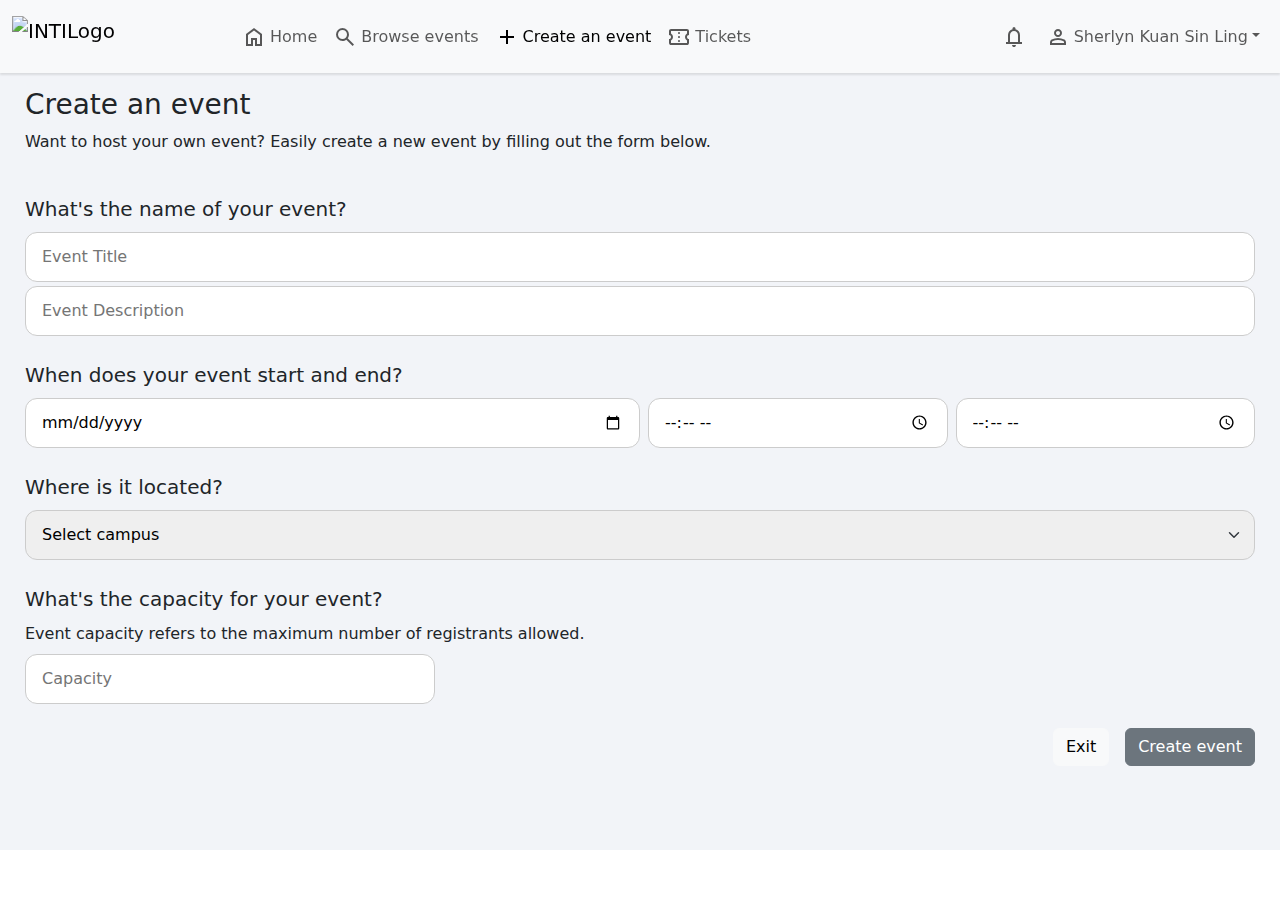
==== commit 99ae2290: "log out function" ====
--- a/createEvent.html
+++ b/createEvent.html
@@ -33,20 +33,6 @@
         </div>
         <div class="pb-4">
           <label for="eventName">Where is it located?</label>
-          <div class="d-block d-md-flex align-items-center gap-2">
-            <span>
-              <input type="radio" id="venue" name="location" value="Venue" aria-hidden="true" checked>
-              <label for="venue" class="location-radio"><i class="material-symbols-outlined">location_on</i>Venue</label>
-            </span>
-            <span>
-              <input type="radio" id="onlineEvent" name="location" value="Online event" hidden>
-              <label for="onlineEvent" class="location-radio"><i class="material-symbols-outlined">tv</i>Online event</label>
-            </span>
-            <span>
-              <input type="radio" id="tba" name="location" value="To be announced" hidden>
-              <label for="tba" class="location-radio"><i class="material-symbols-outlined">calendar_today</i>To be announced</label>
-            </span>
-          </div>
           <select id="campus" class="custom-select" required>
               <option value="0">Select campus</option>
               <option value="1">INTI International University</option>
